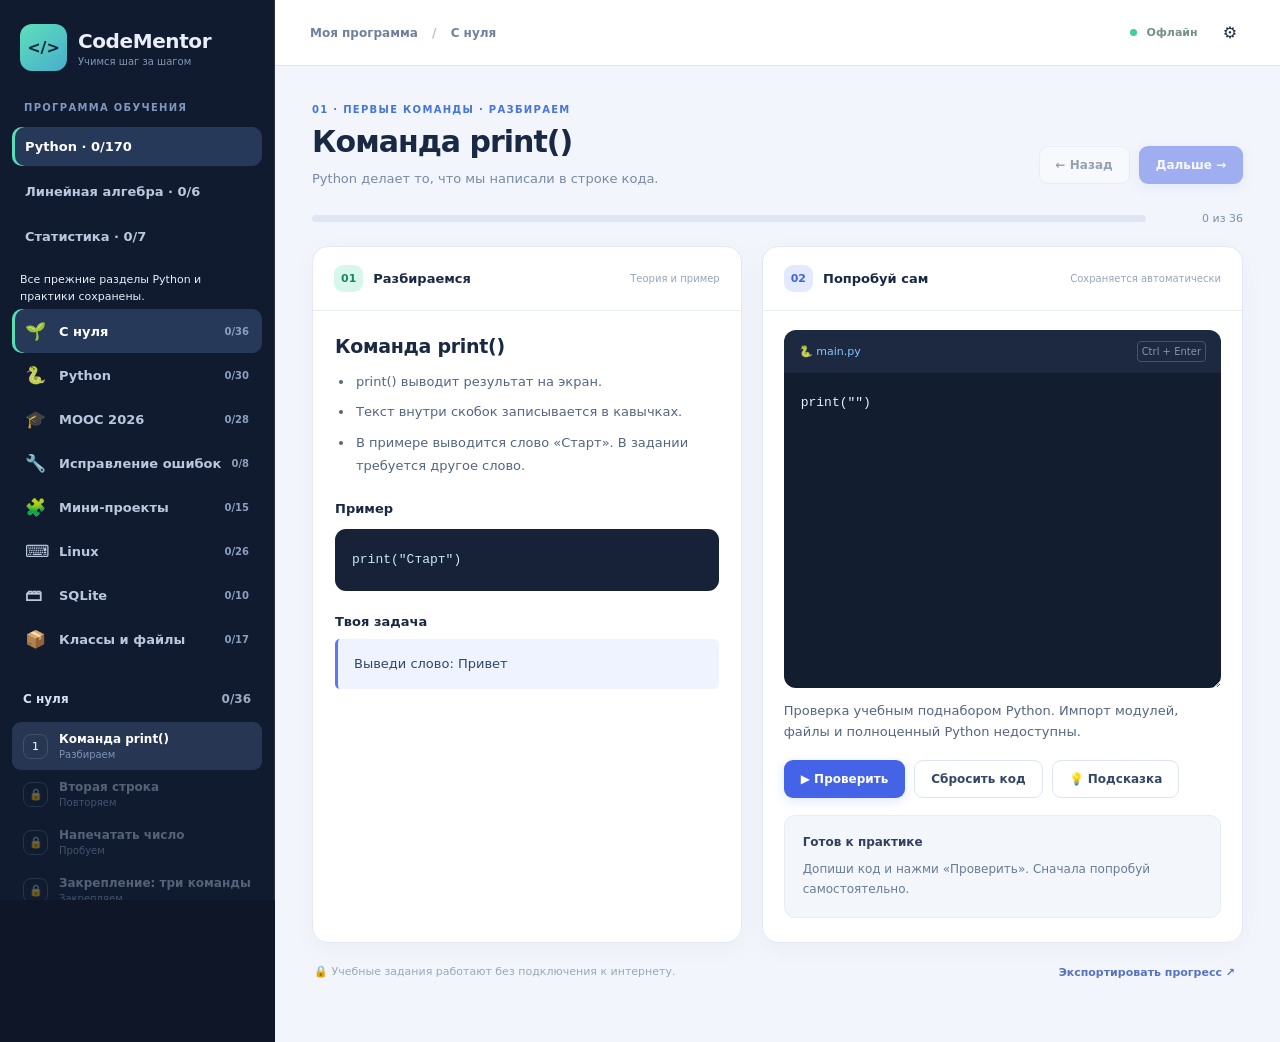
==== www/index.html @ 4e29ddea "fix: unify document scrolling and test wheel/touch reachability across screens" ====
<!doctype html><html lang="ru"><head><meta charset="utf-8"/><meta name="viewport" content="width=device-width,initial-scale=1,viewport-fit=cover,interactive-widget=resizes-content"/><meta name="theme-color" content="#101b32"/><meta name="color-scheme" content="dark"/><meta http-equiv="Content-Security-Policy" content="default-src 'self' data: blob:; connect-src 'none'; script-src 'self' 'unsafe-eval' blob:; worker-src 'self' blob:; style-src 'self' 'unsafe-inline'; img-src 'self' data: blob:; object-src 'none'; base-uri 'none'"/><title>CodeMentor · Образовательная платформа</title><link rel="manifest" href="manifest.webmanifest"><link rel="icon" href="icons/icon.svg" type="image/svg+xml"><link rel="stylesheet" href="style.css"/></head>
<body><div class="app">
 <aside class="sidebar" id="sidebar" aria-label="Учебная программа"><div class="brand"><div class="brandmark">&lt;/&gt;</div><div><strong>CodeMentor</strong><small>Учимся шаг за шагом</small></div><button id="closeNav" type="button" class="mobile-close iconbtn" aria-label="Закрыть меню">✕</button></div>
 <div class="side-section"><div class="small-label">ПРОГРАММА ОБУЧЕНИЯ</div><div id="courses" aria-label="Направления обучения"></div><div id="courseStatus" class="fine" aria-live="polite"></div><div id="tracks"></div></div>
 <div class="side-section lessons-section"><div class="side-heading"><span id="sectionName">Уроки</span><span id="sectionCount">0/0</span></div><div id="lessonList" class="lesson-list"></div></div>
 <div class="sidebar-footer"><div class="profile"><div class="profile-icon">Я</div><div><strong>Моё обучение</strong><small>Данные только на устройстве</small></div></div></div>
 </aside><div id="backdrop"></div>
 <div class="main"><header class="topbar"><div class="top-left"><button id="openNav" type="button" class="iconbtn mobile-open" aria-label="Открыть меню" aria-controls="sidebar" aria-expanded="false">☰</button><span class="breadcrumbs">Моя программа <span class="slash">/</span> <span id="crumb">С нуля</span></span></div><div class="top-right"><span class="offline-tag" title="Работает офлайн"><span class="dot"></span> Офлайн</span><button id="settingsBtn" aria-label="Настройки и резервная копия прогресса" class="iconbtn" title="Сохранение и импорт">⚙</button></div></header>
 <main class="workspace"><div class="page-title"><div><div class="eyebrow" id="eyebrow">ОБУЧЕНИЕ · ПОШАГОВО</div><h1 id="lessonTitle">Урок</h1><p id="lessonIntro"></p></div><div class="top-actions"><button id="prevBtn" class="btn ghost">← Назад</button><button id="nextBtn" class="btn primary" disabled>Дальше →</button></div></div>
 <div class="progress-row"><div class="prog-line"><div id="progressFill"></div></div><span id="progressLabel"></span></div>
 <div class="panels"><section class="panel theory"><div class="panel-header"><div><span class="step-pill">01</span><strong>Разбираемся</strong></div><span class="muted">Теория и пример</span></div><div class="theory-scroll"><h2 id="theoryHeading"></h2><ul id="theoryLines"></ul><h3>Пример</h3><pre id="exampleCode"></pre><h3>Твоя задача</h3><div class="taskbox" id="taskText"></div><div id="learningDetails"></div><div id="sourceLink"></div></div></section>
 <section class="panel practice"><div class="panel-header"><div><span class="step-pill blue">02</span><strong>Попробуй сам</strong></div><span class="muted" id="saveStatus">Сохраняется автоматически</span></div><div class="practice-wrap"><div id="mathPractice" hidden></div><div class="editor-head"><span class="editor-file">🐍 <span id="fileLabel">main.py</span></span><span class="kbd">Ctrl + Enter</span></div><textarea id="editor" maxlength="12000" spellcheck="false" autocorrect="off" autocapitalize="off" autocomplete="off" aria-label="Редактор Python"></textarea><p id="checkStatus" class="check-status" aria-live="polite"></p><div class="toolbar"><button id="runBtn" class="btn primary">▶ Проверить</button><button id="resetBtn" class="btn subtle">Сбросить код</button><button id="hintBtn" class="btn subtle">💡 Подсказка</button></div><div class="result" id="result" aria-live="polite"><div class="result-title">Проверка решения</div><p>Напиши свой код и нажми «Проверить». При ошибке ты получишь объяснение.</p></div><div class="hints" id="hints" hidden></div></div></section></div>
 <div class="footnotes"><span>🔒 Учебные задания работают без подключения к интернету.</span><button id="exportQuick" class="textbtn">Экспортировать прогресс ↗</button></div></main>
 </div></div>
 <dialog id="settingsDialog"><form method="dialog" class="modal"><div class="modal-top"><h2>Настройки и данные</h2><button class="iconbtn" id="closeSettings" aria-label="Закрыть настройки" value="cancel">✕</button></div><p>Прогресс сохраняется локально. Чтобы перенести его на другой телефон или ноутбук, экспортируй JSON и импортируй на другом устройстве.</p><div class="modal-buttons"><button type="button" id="exportBtn" class="btn primary">⬇ Экспорт прогресса</button><label class="btn subtle" for="importFile">⬆ Импорт JSON</label><input type="file" id="importFile" accept=".json,application/json" hidden></div><p class="fine">Поддерживаются резервные копии CodeMentor 1.0–1.6. Импорт объединяет данные и не удаляет ранее выполненные уроки. Перед импортом рекомендуется экспортировать текущий прогресс.</p><hr><button type="button" id="installPwa" class="btn subtle" hidden>Установить приложение</button><p class="fine" id="storageStatus"></p></form></dialog>
 <script src="lessons.js"></script><script src="math-lessons.js"></script><script src="progress.js"></script><script src="editor.js"></script><script src="learning.js"></script><script src="statistics.js"></script><script src="math-ui.js"></script><script src="viewport.js"></script><script src="app.js"></script>
 </body></html>
---- www/style.css ----
:root{--cm-safe-top:env(safe-area-inset-top,0px);--cm-safe-right:env(safe-area-inset-right,0px);--cm-safe-bottom:env(safe-area-inset-bottom,0px);--cm-safe-left:env(safe-area-inset-left,0px);font-family:Inter,system-ui,-apple-system,'Segoe UI',sans-serif;background:#0e1628;color:#e9eef9;--blue:#647df8;--panel:#18243a;--stroke:#2c3950;--muted:#9aa8c2;--light:#f3f7ff}*{box-sizing:border-box}html,body{margin:0;min-width:320px;height:100%;}button,textarea,input{font:inherit}button{cursor:pointer}button:disabled{cursor:not-allowed;opacity:.48}.app{display:flex;min-height:100vh}.sidebar{width:275px;flex:none;background:#101b30;border-right:1px solid #26354a;display:flex;flex-direction:column;position:sticky;top:0;height:100vh;z-index:20}.brand{padding:24px 20px 24px;display:flex;align-items:center;gap:11px}.brandmark{background:linear-gradient(140deg,#5ee0ba,#47adce);color:#072235;display:grid;place-items:center;font-size:16px;border-radius:12px;font-weight:900;min-width:47px;height:47px}.brand strong{font-size:20px;letter-spacing:-.4px}.brand small,.profile small{display:block;font-size:10px;color:#8597b4;margin-top:3px}.side-section{padding:7px 12px 12px}.small-label,.eyebrow{font-size:10px;font-weight:800;letter-spacing:1.3px;color:#7f97be;margin:0 12px 14px}.track{display:flex;align-items:center;gap:10px;text-align:left;border:0;background:transparent;color:#bac8df;padding:12px 13px;width:100%;border-radius:10px;font-size:13px;font-weight:650}.track:hover,.lesson-link:hover{background:#24304a}.track.active{background:#273958;color:#fff;box-shadow:inset 3px 0 0 #59dfb6}.track .trackicon{font-size:17px;width:24px}.track-count{margin-left:auto;color:#8d9fbd;font-size:10px}.lessons-section{min-height:0;display:flex;flex-direction:column;flex:1}.side-heading{display:flex;justify-content:space-between;padding:12px 11px;color:#d8e0f2;font-weight:750;font-size:12px}.side-heading span:last-child{color:#9eabc3}.lesson-list{overflow-y:auto;padding:4px 0 20px;overscroll-behavior:contain}.lesson-link{display:flex;align-items:center;gap:11px;width:100%;padding:10px 11px;border:0;background:transparent;color:#a7b6cf;border-radius:9px;text-align:left;font-size:12px}.lesson-link.active{background:#263653;color:#fff}.lesson-icon{flex:none;border:1px solid #43516b;width:25px;height:25px;border-radius:8px;display:grid;place-items:center;font-size:11px}.lesson-link.done .lesson-icon{background:#173a36;color:#56dfac;border-color:#285a4c}.lesson-link.locked{opacity:.45}.lesson-link .lesson-name{flex:1;min-width:0}.lesson-link .lesson-name strong{display:block;white-space:nowrap;overflow:hidden;text-overflow:ellipsis}.lesson-link .lesson-name small{display:block;color:#7f93b4;margin-top:3px;font-size:10px}.sidebar-footer{padding:16px;border-top:1px solid #29364c}.profile{display:flex;align-items:center;gap:10px}.profile-icon{background:#3d5280;width:32px;height:32px;border-radius:9px;display:grid;place-items:center;font-size:12px;font-weight:800}.profile strong{font-size:12px}.main{flex:1;min-width:0;background:#f2f5fb;color:#192944}.topbar{height:66px;background:#fff;border-bottom:1px solid #e0e6f0;display:flex;align-items:center;justify-content:space-between;padding:0 35px}.top-left{display:flex;align-items:center;gap:10px;min-width:0;flex:1}.breadcrumbs{font-size:12px;color:#70819d;font-weight:600}.slash{padding:0 10px;color:#b3bed1}.top-right{display:flex;align-items:center;gap:17px}.offline-tag{color:#739188;font-size:11px;font-weight:700}.dot{display:inline-block;background:#41cda0;height:7px;width:7px;border-radius:50%;margin-right:6px}.iconbtn{border:0;background:transparent;color:inherit;padding:8px;border-radius:9px}.iconbtn:hover{background:#e9eef8}.workspace{max-width:1470px;margin:0 auto;padding:38px 37px 24px}.page-title{display:flex;gap:16px;justify-content:space-between;align-items:flex-end;margin-bottom:24px}.eyebrow{color:#4775d9;margin:0 0 10px}.page-title h1{margin:0;font-size:30px;letter-spacing:-1px;line-height:1.15}.page-title p{font-size:13px;color:#7789a5;margin:9px 0 0;max-width:650px;line-height:1.5}.top-actions{display:flex;gap:9px;align-items:center;padding-bottom:4px}.btn{display:inline-flex;align-items:center;justify-content:center;gap:7px;border:1px solid transparent;padding:11px 16px;border-radius:9px;font-size:12px;font-weight:750;text-decoration:none;white-space:nowrap;transition:.12s ease}.btn.primary{background:#4563e7;color:#fff;box-shadow:0 3px 12px #4563e729}.btn.primary:hover{background:#304ccc}.btn.ghost,.btn.subtle{background:#fff;border-color:#dce4f1;color:#344666}.btn.subtle:hover,.btn.ghost:hover{background:#edf3ff}.progress-row{display:flex;align-items:center;gap:17px;margin-bottom:21px}.prog-line{height:7px;background:#dfe6f3;border-radius:10px;flex:1;overflow:hidden}.prog-line>div{width:0;height:100%;background:linear-gradient(90deg,#64cfb3,#4b6fe8);border-radius:10px;transition:width .2s}.progress-row span{font-size:11px;color:#7890ac;min-width:80px;text-align:right}.panels{display:grid;grid-template-columns:minmax(0,1fr) minmax(0,1.12fr);gap:20px;align-items:stretch}.panel{background:#fff;border:1px solid #e3e9f3;border-radius:16px;box-shadow:0 6px 26px #23355909;min-width:0;overflow:hidden}.panel-header{border-bottom:1px solid #e8edf5;padding:18px 21px;display:flex;justify-content:space-between;align-items:center;gap:10px}.panel-header>div{display:flex;align-items:center;gap:10px}.panel-header strong{font-size:13px}.muted{color:#95a5be;font-size:10px}.step-pill{font-size:11px;font-weight:850;color:#168768;background:#d7f7eb;padding:7px;border-radius:9px}.step-pill.blue{color:#4263da;background:#e3eaff}.theory-scroll{padding:22px;max-height:655px;overflow-y:auto;overscroll-behavior:contain}.theory h2{font-size:19px;margin:2px 0 13px;letter-spacing:-.3px}.theory h3{font-size:13px;margin:23px 0 10px}.theory ul{padding-left:19px;color:#536580;font-size:13px;line-height:1.8}.theory li{padding-left:2px;margin-bottom:7px}.theory pre{background:#172238;color:#c8e7f3;padding:20px 17px;overflow:auto;border-radius:11px;font:13px/1.75 ui-monospace,SFMono-Regular,Consolas,monospace}.taskbox{background:#eef3ff;border-left:3px solid #5978f2;padding:14px 16px;border-radius:5px;color:#304669;font-size:13px;line-height:1.7}.practice-wrap{padding:19px 21px 24px}.editor-head{background:#1c2940;color:#a2b8d7;border-radius:12px 12px 0 0;padding:11px 15px;display:flex;justify-content:space-between;align-items:center;font-size:11px}.editor-file{color:#85c8fa}.kbd{font-size:10px;color:#8295b4;border:1px solid #45536a;border-radius:4px;padding:4px}#editor{display:block;width:100%;height:315px;resize:vertical;background:#121d30;color:#e5f0ff;border:0;outline:0;padding:19px 17px;border-radius:0 0 12px 12px;font:13px/1.65 ui-monospace,Consolas,'Liberation Mono',monospace;tab-size:4}#editor:focus{box-shadow:inset 0 0 0 2px #687cf0}.toolbar{display:flex;flex-wrap:wrap;gap:9px;margin:17px 0}.result{padding:17px 18px;border-radius:11px;background:#f3f6fa;color:#687b96;font-size:12px;line-height:1.65;white-space:pre-wrap;border:1px solid #e8edf4}.result p{margin:8px 0 0}.result-title{font-weight:800;color:#31415d}.result.success{background:#eaf8ef;border-color:#c7ecd7;color:#255942}.result.error{background:#fff2ee;border-color:#ffddd4;color:#9b3f30}.hints{background:#fff8e6;border:1px solid #f0dfac;padding:13px 15px;border-radius:9px;font-size:12px;color:#796433;margin:11px 0}.footnotes{display:flex;justify-content:space-between;gap:15px;color:#9aa7ba;font-size:11px;padding:22px 2px}.textbtn{background:none;border:0;color:#5572c1;font-size:11px;font-weight:700}.mobile-close,.mobile-open{display:none}dialog{width:min(510px,calc(100% - 30px));border:1px solid #e5eaf3;border-radius:16px;box-shadow:0 28px 100px #0007;color:#233654;padding:0}dialog::backdrop{background:#0a152cbb}.modal{padding:24px}.modal-top{display:flex;align-items:center;justify-content:space-between}.modal h2{margin:0;font-size:20px}.modal p{font-size:13px;line-height:1.6;color:#61728f}.modal-buttons{display:flex;gap:10px;flex-wrap:wrap;margin:20px 0}.fine{font-size:11px!important}#backdrop{display:none}
@media(max-width:1100px){.sidebar{width:240px}.workspace{padding:30px 23px}.panels{gap:12px}.theory-scroll,.practice-wrap{padding:16px}.panel-header{padding:16px}.page-title h1{font-size:26px}}
@media(max-width:840px), (max-width:1024px) and (max-height:500px){.sidebar{position:fixed;left:0;transform:translateX(-100%);transition:transform .2s;width:min(310px,85vw);box-shadow:15px 0 35px #0002}.sidebar.show{transform:translateX(0)}#backdrop.show{display:block;background:#050e22aa;position:fixed;inset:0;z-index:19}.mobile-open,.mobile-close{display:block}.mobile-close{margin-left:auto}.topbar{padding:0 20px}.workspace{padding:25px 17px}.panels{grid-template-columns:1fr}.theory-scroll{max-height:none}.page-title{align-items:start}.footnotes{flex-wrap:wrap}.page-title h1{font-size:25px}}
@media(max-width:540px){.topbar{height:57px;padding:0 14px}.workspace{padding:23px 12px}.page-title{display:block}.top-actions{margin-top:17px}.page-title h1{font-size:25px}.progress-row{margin-top:5px}.panel-header{padding:14px}.muted{font-size:9px}.theory-scroll,.practice-wrap{padding:15px}.theory h2{font-size:17px}#editor{height:235px}.footnotes{font-size:10px}.kbd{display:none}.btn{min-height:42px}.toolbar .btn{flex:1 1 auto}}

.check-status{font-size:13px;line-height:1.6;color:#536580;overflow-wrap:anywhere}

/* The navigation must remain scrollable with a short viewport or open keyboard. */
.sidebar{height:100vh;height:100dvh;overflow-y:auto}
.sidebar .side-section{flex-shrink:0}
.sidebar .lessons-section{flex:1 0 180px}
.lesson-list{min-height:0}
.theory-scroll{max-height:none}
#learningDetails p{font-size:14px;line-height:1.7;color:#536580;white-space:pre-line}
button:focus-visible,a:focus-visible,input:focus-visible{outline:3px solid #647df8;outline-offset:3px}
/* Native Android removes system overlap in the parent of WebView and forwards
   zeroed insets. These env() values are then zero. PWA uses them directly. */
@media(max-width:840px), (max-width:1024px) and (max-height:500px){
 .btn,.iconbtn{min-height:48px;min-width:48px}
 #editor{font-size:16px;line-height:1.6}
 .topbar{position:sticky;top:0;z-index:18;height:auto;min-height:calc(78px + var(--cm-safe-top));gap:10px;flex-wrap:nowrap;padding:calc(12px + var(--cm-safe-top)) calc(12px + var(--cm-safe-right)) 12px calc(12px + var(--cm-safe-left))}
 .top-left{gap:10px;min-width:0}
 .breadcrumbs{display:block;min-width:0;overflow:hidden;text-overflow:ellipsis;white-space:nowrap}
 .top-right{gap:8px;flex-shrink:0}
 .mobile-open,.mobile-close{display:grid;place-items:center;width:54px;height:54px;min-width:54px;min-height:54px;flex:0 0 54px;padding:0;font-size:26px;font-weight:700;line-height:1;touch-action:manipulation;border-radius:12px}
 .mobile-open{color:#233f9c;background:#e8edff;border:1px solid #b8c7fa;box-shadow:0 2px 6px #233f9c18}
 .mobile-open:hover{background:#dce5ff}
 .mobile-close{color:#fff;background:#263653;border:1px solid #536585;margin-left:auto}
 .mobile-close:hover{background:#364c70}
 .sidebar{top:var(--cm-safe-top);left:var(--cm-safe-left);height:calc(100vh - var(--cm-safe-top) - var(--cm-safe-bottom));height:calc(100dvh - var(--cm-safe-top) - var(--cm-safe-bottom));width:min(340px,calc(100vw - var(--cm-safe-left) - var(--cm-safe-right) - 24px));overscroll-behavior:contain}
 .sidebar .brand{position:sticky;top:0;z-index:1;flex-shrink:0;gap:8px;padding:12px;background:#101b30}
 .sidebar .brandmark{min-width:40px;height:40px;border-radius:10px}
 .sidebar .brand>div:nth-child(2){flex:1;min-width:0}
 .sidebar .brand strong{font-size:18px}
 .workspace{padding-left:calc(17px + var(--cm-safe-left));padding-right:calc(17px + var(--cm-safe-right));padding-bottom:calc(24px + var(--cm-safe-bottom))}
 html.nav-open,html.nav-open body{overflow:hidden}
}
@media(max-width:540px){
 .offline-tag{font-size:0}
 .offline-tag .dot{width:8px;height:8px;margin:0}
 .workspace{padding-left:calc(12px + var(--cm-safe-left));padding-right:calc(12px + var(--cm-safe-right))}
}

/* Course selection respects the existing responsive navigation. */
[hidden]{display:none!important}#courses{display:grid;gap:6px;margin-bottom:12px}#courseStatus{padding:4px 8px;line-height:1.5}

#mathPractice{min-width:0;max-width:100%}#mathPractice input{font:inherit;width:5rem;min-height:44px;padding:8px;color:inherit;background:transparent;border:1px solid #7790b2;border-radius:6px}#mathPractice label{display:inline-block;margin:6px}#mathPractice select{font:inherit;min-height:44px}.matrix-scroll{max-width:100%;overflow:auto}.matrix-table{border-spacing:4px;width:max-content}.matrix-table caption{text-align:left}.matrix-highlight{background:#38688955}.matrix-table td{padding:3px}.matrix-table input{text-align:center}.practice-wrap{min-width:0}

#mathPractice details{margin-top:24px;padding-top:16px;border-top:1px solid #7790b2}#mathPractice summary{cursor:pointer;min-height:44px}#mathPractice textarea{display:block;max-width:100%;width:100%;font:inherit;color:inherit;background:transparent;padding:12px}#mathPractice input[type=range]{width:100%}.histogram-row{margin:10px 0}.histogram-bar{height:20px;background:#608de8;min-width:0;border-radius:3px}.histogram-row span{font-size:14px}

/* One vertical document scroller; only code, wide data and the menu scroll inside. */
html{height:auto;min-height:100%;scroll-padding-block:100px 24px}
body{height:auto;min-height:100vh;min-height:100dvh}
.app{min-height:100vh;min-height:100dvh;align-items:flex-start}
.main{align-self:stretch}
.panel{overflow:visible}
.theory-scroll{max-height:none;overflow:visible;overscroll-behavior:auto;min-width:0}
.theory pre{max-width:100%;overflow-x:auto;overscroll-behavior-x:contain;overscroll-behavior-y:auto}
.sidebar{overflow-y:auto;overflow-x:hidden;overscroll-behavior-y:contain}
.sidebar .lessons-section{flex:0 0 auto;min-height:0}
.lesson-list{overflow:visible;flex:none;overscroll-behavior:auto}
.sidebar-footer{flex-shrink:0}
#editor{overflow:auto;overscroll-behavior-y:auto;scroll-padding-block:12px}
.matrix-scroll{overflow-x:auto;overflow-y:visible;overscroll-behavior-x:contain;overscroll-behavior-y:auto}
.result,.hints,.taskbox,#mathPractice,.page-title h1,#learningDetails{overflow-wrap:anywhere}
.hints{white-space:pre-wrap}
button,input,select,textarea,summary{scroll-margin-block:110px 24px}
.btn{max-width:100%;white-space:normal;text-align:center}
.workspace{padding-bottom:calc(40px + var(--cm-safe-bottom))}
dialog{max-height:calc(100vh - 24px - var(--cm-safe-top) - var(--cm-safe-bottom));max-height:calc(100dvh - 24px - var(--cm-safe-top) - var(--cm-safe-bottom));overflow:auto;overscroll-behavior:contain;scroll-padding-block:16px}
.modal{min-width:0}.modal-top{gap:12px}.modal-top h2{overflow-wrap:anywhere}
@media(max-height:400px){.topbar{position:relative}}
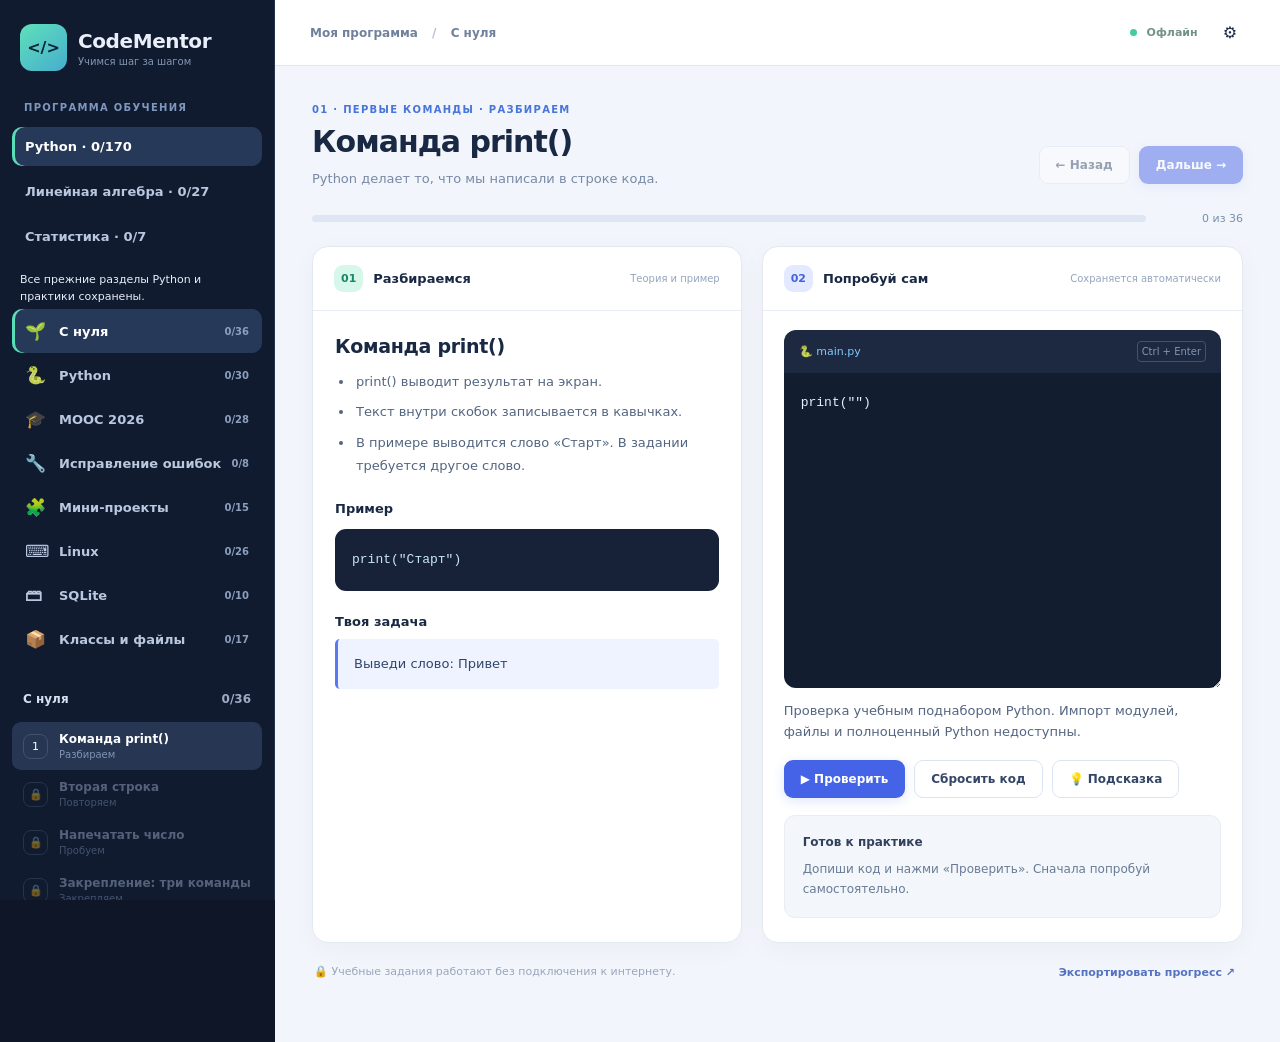
==== commit 9ced4f46: "feat: complete B2 interactive algebra modules with verified Android APK" ====
--- a/www/index.html
+++ b/www/index.html
@@ -13,5 +13,5 @@
  <div class="footnotes"><span>🔒 Учебные задания работают без подключения к интернету.</span><button id="exportQuick" class="textbtn">Экспортировать прогресс ↗</button></div></main>
  </div></div>
  <dialog id="settingsDialog"><form method="dialog" class="modal"><div class="modal-top"><h2>Настройки и данные</h2><button class="iconbtn" id="closeSettings" aria-label="Закрыть настройки" value="cancel">✕</button></div><p>Прогресс сохраняется локально. Чтобы перенести его на другой телефон или ноутбук, экспортируй JSON и импортируй на другом устройстве.</p><div class="modal-buttons"><button type="button" id="exportBtn" class="btn primary">⬇ Экспорт прогресса</button><label class="btn subtle" for="importFile">⬆ Импорт JSON</label><input type="file" id="importFile" accept=".json,application/json" hidden></div><p class="fine">Поддерживаются резервные копии CodeMentor 1.0–1.6. Импорт объединяет данные и не удаляет ранее выполненные уроки. Перед импортом рекомендуется экспортировать текущий прогресс.</p><hr><button type="button" id="installPwa" class="btn subtle" hidden>Установить приложение</button><p class="fine" id="storageStatus"></p></form></dialog>
- <script src="lessons.js"></script><script src="math-lessons.js"></script><script src="progress.js"></script><script src="editor.js"></script><script src="learning.js"></script><script src="statistics.js"></script><script src="math-ui.js"></script><script src="viewport.js"></script><script src="app.js"></script>
+ <script src="lessons.js"></script><script src="math-lessons.js"></script><script src="progress.js"></script><script src="editor.js"></script><script src="algebra.js"></script><script src="algebra-ui.js"></script><script src="learning.js"></script><script src="statistics.js"></script><script src="math-ui.js"></script><script src="viewport.js"></script><script src="app.js"></script>
  </body></html>
--- a/www/style.css
+++ b/www/style.css
@@ -70,3 +70,7 @@
 dialog{max-height:calc(100vh - 24px - var(--cm-safe-top) - var(--cm-safe-bottom));max-height:calc(100dvh - 24px - var(--cm-safe-top) - var(--cm-safe-bottom));overflow:auto;overscroll-behavior:contain;scroll-padding-block:16px}
 .modal{min-width:0}.modal-top{gap:12px}.modal-top h2{overflow-wrap:anywhere}
 @media(max-height:400px){.topbar{position:relative}}
+
+.module-heading{font-size:13px;padding:12px 8px;color:#bccded}.algebra-demo{margin-block:14px}.algebra-demo summary{min-height:44px;cursor:pointer}.matrix-table td:not(:has(input)){padding:12px;min-width:52px;text-align:center;border:1px solid #91a5c0}.algebra-demo .matrix-scroll{margin-block:10px}
+
+.pivot-cell{outline:2px solid #168768;outline-offset:-3px;font-weight:800}
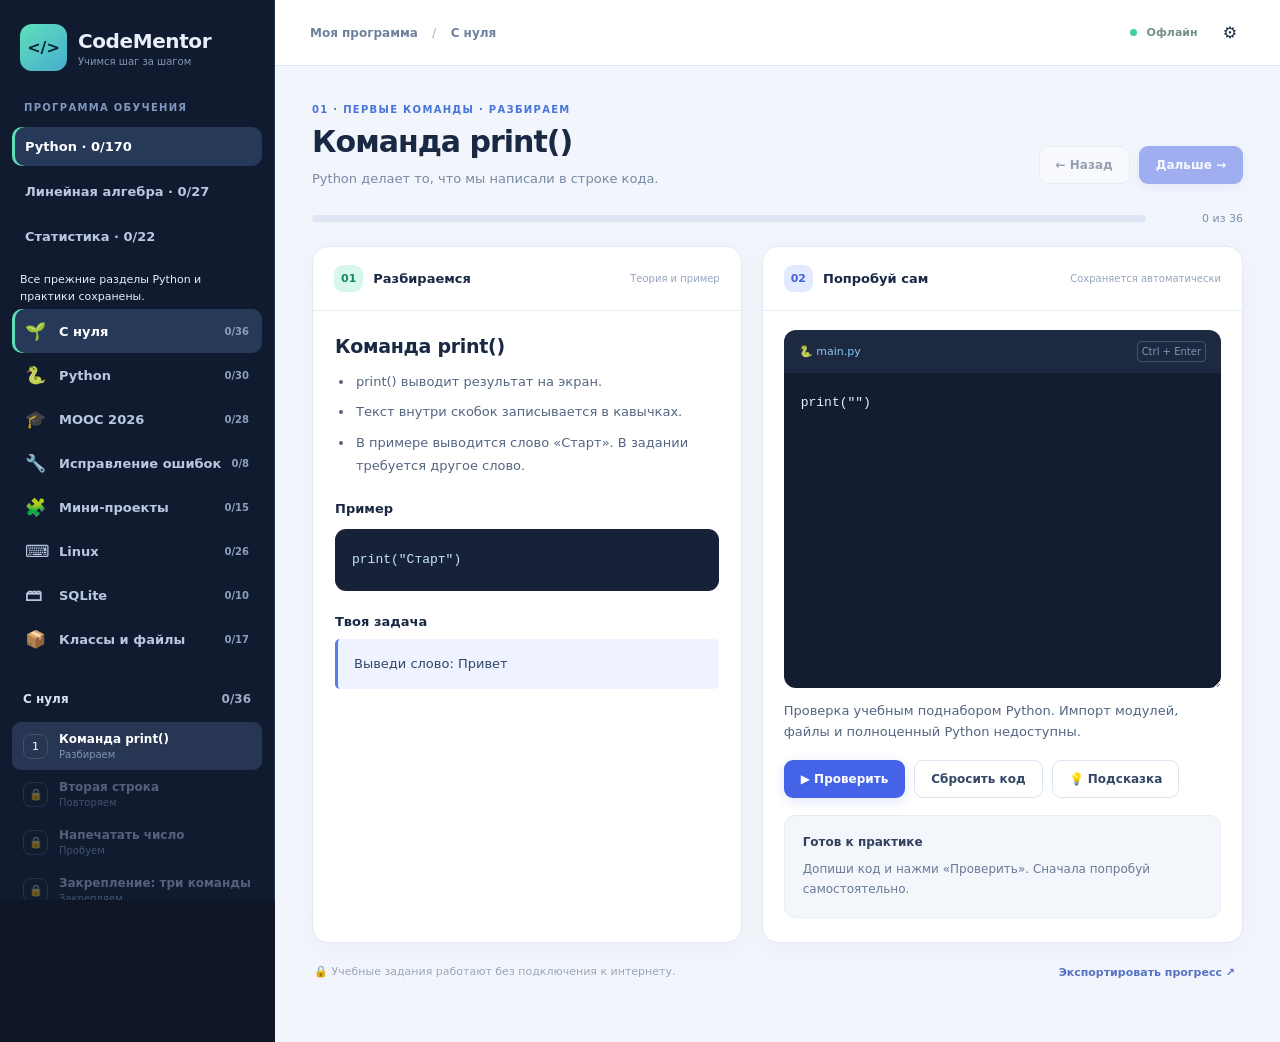
==== commit 4633a038: "feat: add C2 probability and inference modules with interactive local plots" ====
--- a/www/index.html
+++ b/www/index.html
@@ -13,5 +13,5 @@
  <div class="footnotes"><span>🔒 Учебные задания работают без подключения к интернету.</span><button id="exportQuick" class="textbtn">Экспортировать прогресс ↗</button></div></main>
  </div></div>
  <dialog id="settingsDialog"><form method="dialog" class="modal"><div class="modal-top"><h2>Настройки и данные</h2><button class="iconbtn" id="closeSettings" aria-label="Закрыть настройки" value="cancel">✕</button></div><p>Прогресс сохраняется локально. Чтобы перенести его на другой телефон или ноутбук, экспортируй JSON и импортируй на другом устройстве.</p><div class="modal-buttons"><button type="button" id="exportBtn" class="btn primary">⬇ Экспорт прогресса</button><label class="btn subtle" for="importFile">⬆ Импорт JSON</label><input type="file" id="importFile" accept=".json,application/json" hidden></div><p class="fine">Поддерживаются резервные копии CodeMentor 1.0–1.6. Импорт объединяет данные и не удаляет ранее выполненные уроки. Перед импортом рекомендуется экспортировать текущий прогресс.</p><hr><button type="button" id="installPwa" class="btn subtle" hidden>Установить приложение</button><p class="fine" id="storageStatus"></p></form></dialog>
- <script src="lessons.js"></script><script src="math-lessons.js"></script><script src="progress.js"></script><script src="editor.js"></script><script src="algebra.js"></script><script src="algebra-ui.js"></script><script src="learning.js"></script><script src="statistics.js"></script><script src="math-ui.js"></script><script src="viewport.js"></script><script src="app.js"></script>
+ <script src="lessons.js"></script><script src="math-lessons.js"></script><script src="progress.js"></script><script src="editor.js"></script><script src="algebra.js"></script><script src="algebra-ui.js"></script><script src="learning.js"></script><script src="statistics-advanced.js"></script><script src="statistics.js"></script><script src="math-ui.js"></script><script src="viewport.js"></script><script src="app.js"></script>
  </body></html>
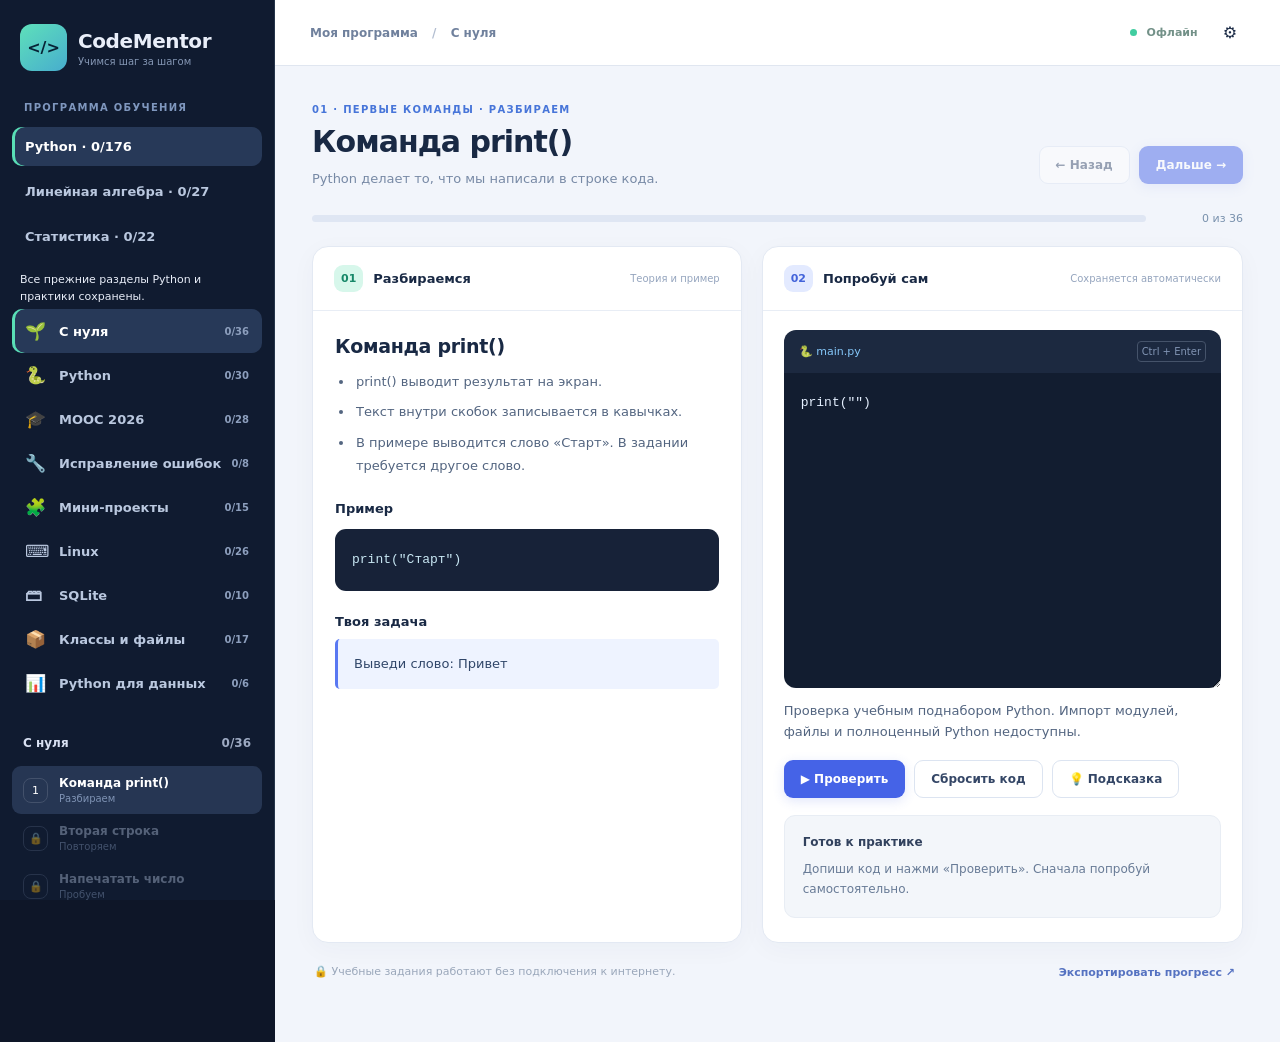
==== commit a50a4af4: "ui: load structured teaching feedback before application" ====
--- a/www/index.html
+++ b/www/index.html
@@ -13,5 +13,5 @@
  <div class="footnotes"><span>🔒 Учебные задания работают без подключения к интернету.</span><button id="exportQuick" class="textbtn">Экспортировать прогресс ↗</button></div></main>
  </div></div>
  <dialog id="settingsDialog"><form method="dialog" class="modal"><div class="modal-top"><h2>Настройки и данные</h2><button class="iconbtn" id="closeSettings" aria-label="Закрыть настройки" value="cancel">✕</button></div><p>Прогресс сохраняется локально. Чтобы перенести его на другой телефон или ноутбук, экспортируй JSON и импортируй на другом устройстве.</p><div class="modal-buttons"><button type="button" id="exportBtn" class="btn primary">⬇ Экспорт прогресса</button><label class="btn subtle" for="importFile">⬆ Импорт JSON</label><input type="file" id="importFile" accept=".json,application/json" hidden></div><p class="fine">Поддерживаются резервные копии CodeMentor 1.0–1.6. Импорт объединяет данные и не удаляет ранее выполненные уроки. Перед импортом рекомендуется экспортировать текущий прогресс.</p><hr><button type="button" id="installPwa" class="btn subtle" hidden>Установить приложение</button><p class="fine" id="storageStatus"></p></form></dialog>
- <script src="lessons.js"></script><script src="math-lessons.js"></script><script src="progress.js"></script><script src="editor.js"></script><script src="algebra.js"></script><script src="algebra-ui.js"></script><script src="learning.js"></script><script src="statistics-advanced.js"></script><script src="statistics.js"></script><script src="math-ui.js"></script><script src="viewport.js"></script><script src="app.js"></script>
+ <script src="lessons.js"></script><script src="math-lessons.js"></script><script src="progress.js"></script><script src="editor.js"></script><script src="algebra.js"></script><script src="algebra-ui.js"></script><script src="learning.js"></script><script src="statistics-advanced.js"></script><script src="statistics.js"></script><script src="math-ui.js"></script><script src="viewport.js"></script><script src="coach.js"></script><script src="app.js"></script>
  </body></html>
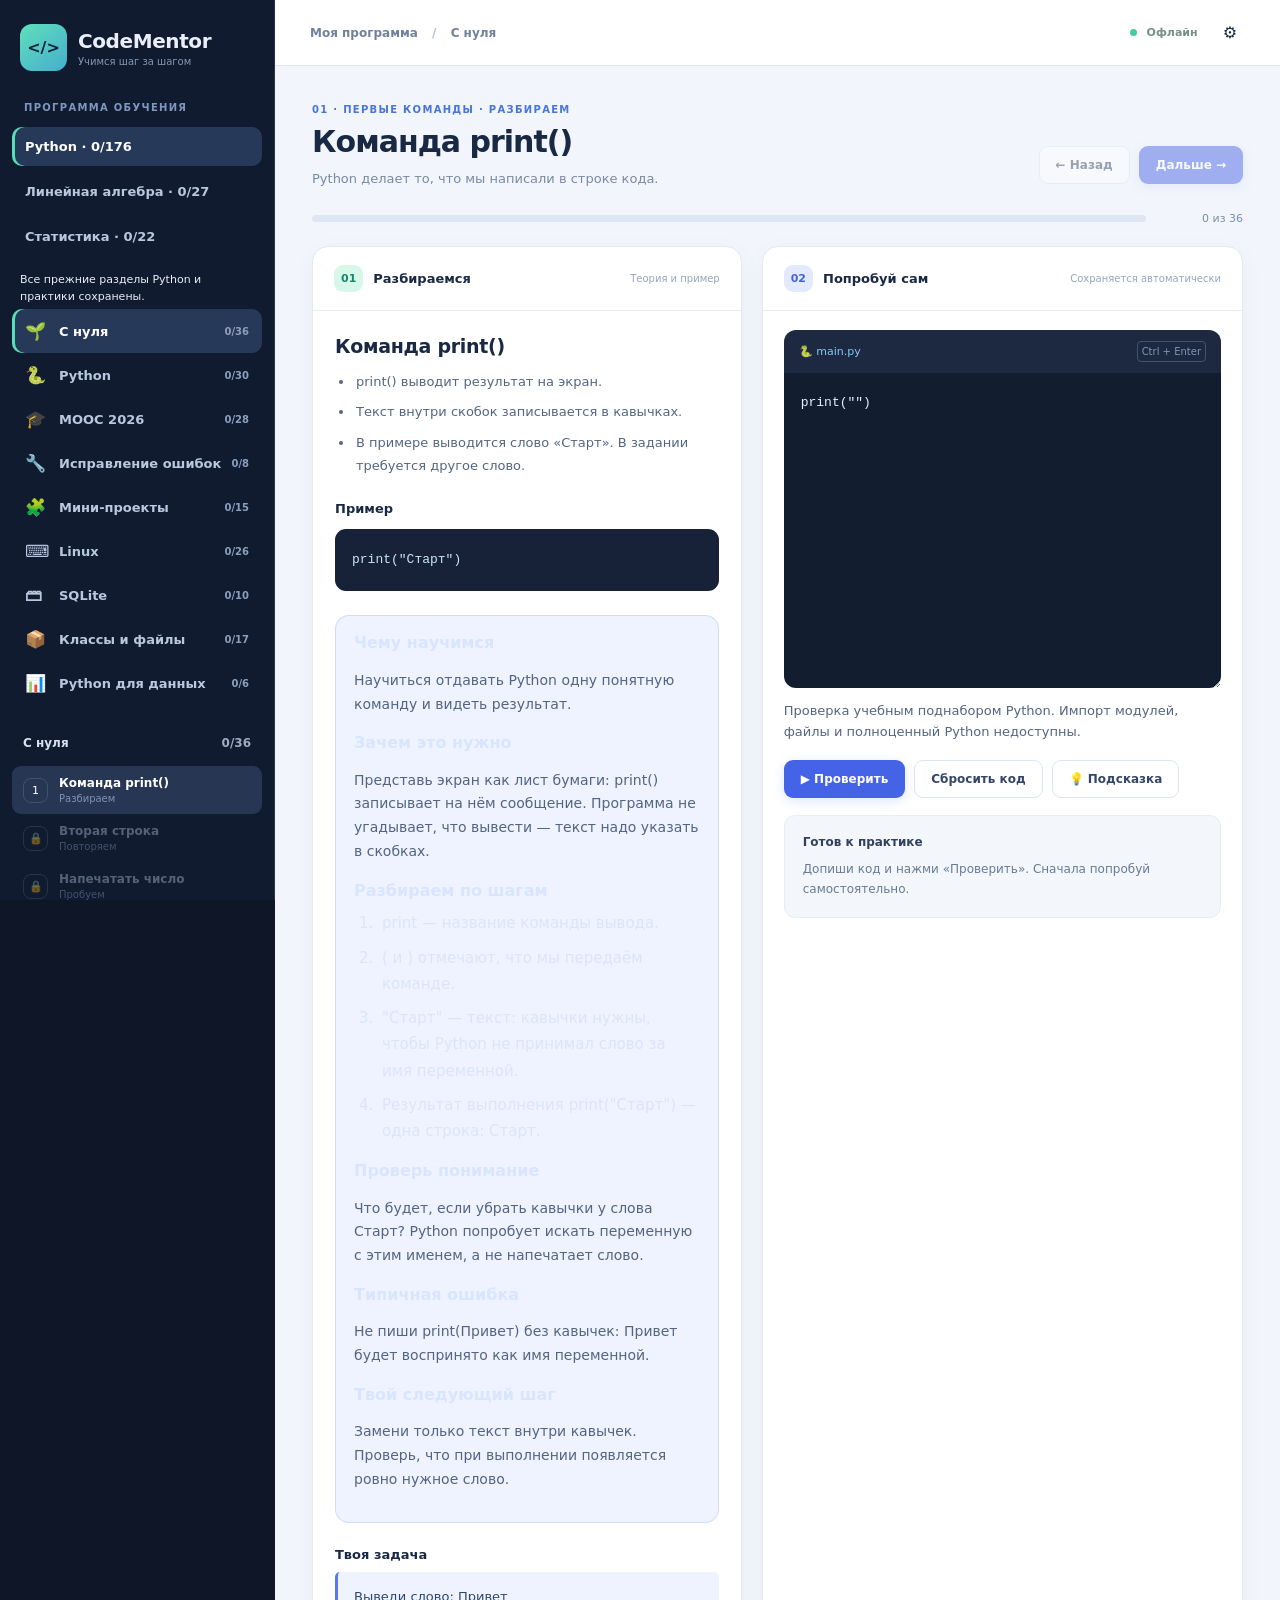
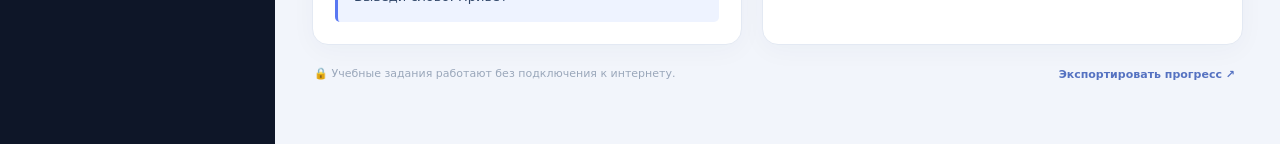
==== commit 912382aa: "ui: show worked explanations before asking for an answer" ====
--- a/www/index.html
+++ b/www/index.html
@@ -8,7 +8,7 @@
  <div class="main"><header class="topbar"><div class="top-left"><button id="openNav" type="button" class="iconbtn mobile-open" aria-label="Открыть меню" aria-controls="sidebar" aria-expanded="false">☰</button><span class="breadcrumbs">Моя программа <span class="slash">/</span> <span id="crumb">С нуля</span></span></div><div class="top-right"><span class="offline-tag" title="Работает офлайн"><span class="dot"></span> Офлайн</span><button id="settingsBtn" aria-label="Настройки и резервная копия прогресса" class="iconbtn" title="Сохранение и импорт">⚙</button></div></header>
  <main class="workspace"><div class="page-title"><div><div class="eyebrow" id="eyebrow">ОБУЧЕНИЕ · ПОШАГОВО</div><h1 id="lessonTitle">Урок</h1><p id="lessonIntro"></p></div><div class="top-actions"><button id="prevBtn" class="btn ghost">← Назад</button><button id="nextBtn" class="btn primary" disabled>Дальше →</button></div></div>
  <div class="progress-row"><div class="prog-line"><div id="progressFill"></div></div><span id="progressLabel"></span></div>
- <div class="panels"><section class="panel theory"><div class="panel-header"><div><span class="step-pill">01</span><strong>Разбираемся</strong></div><span class="muted">Теория и пример</span></div><div class="theory-scroll"><h2 id="theoryHeading"></h2><ul id="theoryLines"></ul><h3>Пример</h3><pre id="exampleCode"></pre><h3>Твоя задача</h3><div class="taskbox" id="taskText"></div><div id="learningDetails"></div><div id="sourceLink"></div></div></section>
+ <div class="panels"><section class="panel theory"><div class="panel-header"><div><span class="step-pill">01</span><strong>Разбираемся</strong></div><span class="muted">Теория и пример</span></div><div class="theory-scroll"><h2 id="theoryHeading"></h2><ul id="theoryLines"></ul><h3>Пример</h3><pre id="exampleCode"></pre><div id="learningDetails"></div><h3>Твоя задача</h3><div class="taskbox" id="taskText"></div><div id="sourceLink"></div></div></section>
  <section class="panel practice"><div class="panel-header"><div><span class="step-pill blue">02</span><strong>Попробуй сам</strong></div><span class="muted" id="saveStatus">Сохраняется автоматически</span></div><div class="practice-wrap"><div id="mathPractice" hidden></div><div class="editor-head"><span class="editor-file">🐍 <span id="fileLabel">main.py</span></span><span class="kbd">Ctrl + Enter</span></div><textarea id="editor" maxlength="12000" spellcheck="false" autocorrect="off" autocapitalize="off" autocomplete="off" aria-label="Редактор Python"></textarea><p id="checkStatus" class="check-status" aria-live="polite"></p><div class="toolbar"><button id="runBtn" class="btn primary">▶ Проверить</button><button id="resetBtn" class="btn subtle">Сбросить код</button><button id="hintBtn" class="btn subtle">💡 Подсказка</button></div><div class="result" id="result" aria-live="polite"><div class="result-title">Проверка решения</div><p>Напиши свой код и нажми «Проверить». При ошибке ты получишь объяснение.</p></div><div class="hints" id="hints" hidden></div></div></section></div>
  <div class="footnotes"><span>🔒 Учебные задания работают без подключения к интернету.</span><button id="exportQuick" class="textbtn">Экспортировать прогресс ↗</button></div></main>
  </div></div>
--- a/www/style.css
+++ b/www/style.css
@@ -74,3 +74,13 @@
 .module-heading{font-size:13px;padding:12px 8px;color:#bccded}.algebra-demo{margin-block:14px}.algebra-demo summary{min-height:44px;cursor:pointer}.matrix-table td:not(:has(input)){padding:12px;min-width:52px;text-align:center;border:1px solid #91a5c0}.algebra-demo .matrix-scroll{margin-block:10px}
 
 .pivot-cell{outline:2px solid #168768;outline-offset:-3px;font-weight:800}
+
+/* Readable guided lessons and error messages on desktop and small Android screens. */
+.coach-guide{margin:24px 0;padding:16px 18px;background:rgba(101,125,248,.10);border:1px solid rgba(142,166,246,.30);border-radius:14px}
+.coach-guide h3{font-size:1rem;line-height:1.4;margin:16px 0 7px;color:#d8e5ff}
+.coach-guide h3:first-child{margin-top:0}
+.coach-guide p,.coach-guide li{font-size:15px;line-height:1.75;color:#dbe5f7;overflow-wrap:anywhere}
+.coach-guide ol{padding-left:24px;margin:8px 0 14px}
+.coach-guide li{padding-left:4px;margin:8px 0}
+.result p{white-space:pre-line;line-height:1.65}
+@media(max-width:540px){.coach-guide{padding:14px 12px;margin:18px 0}.coach-guide p,.coach-guide li{font-size:15px;line-height:1.7}}
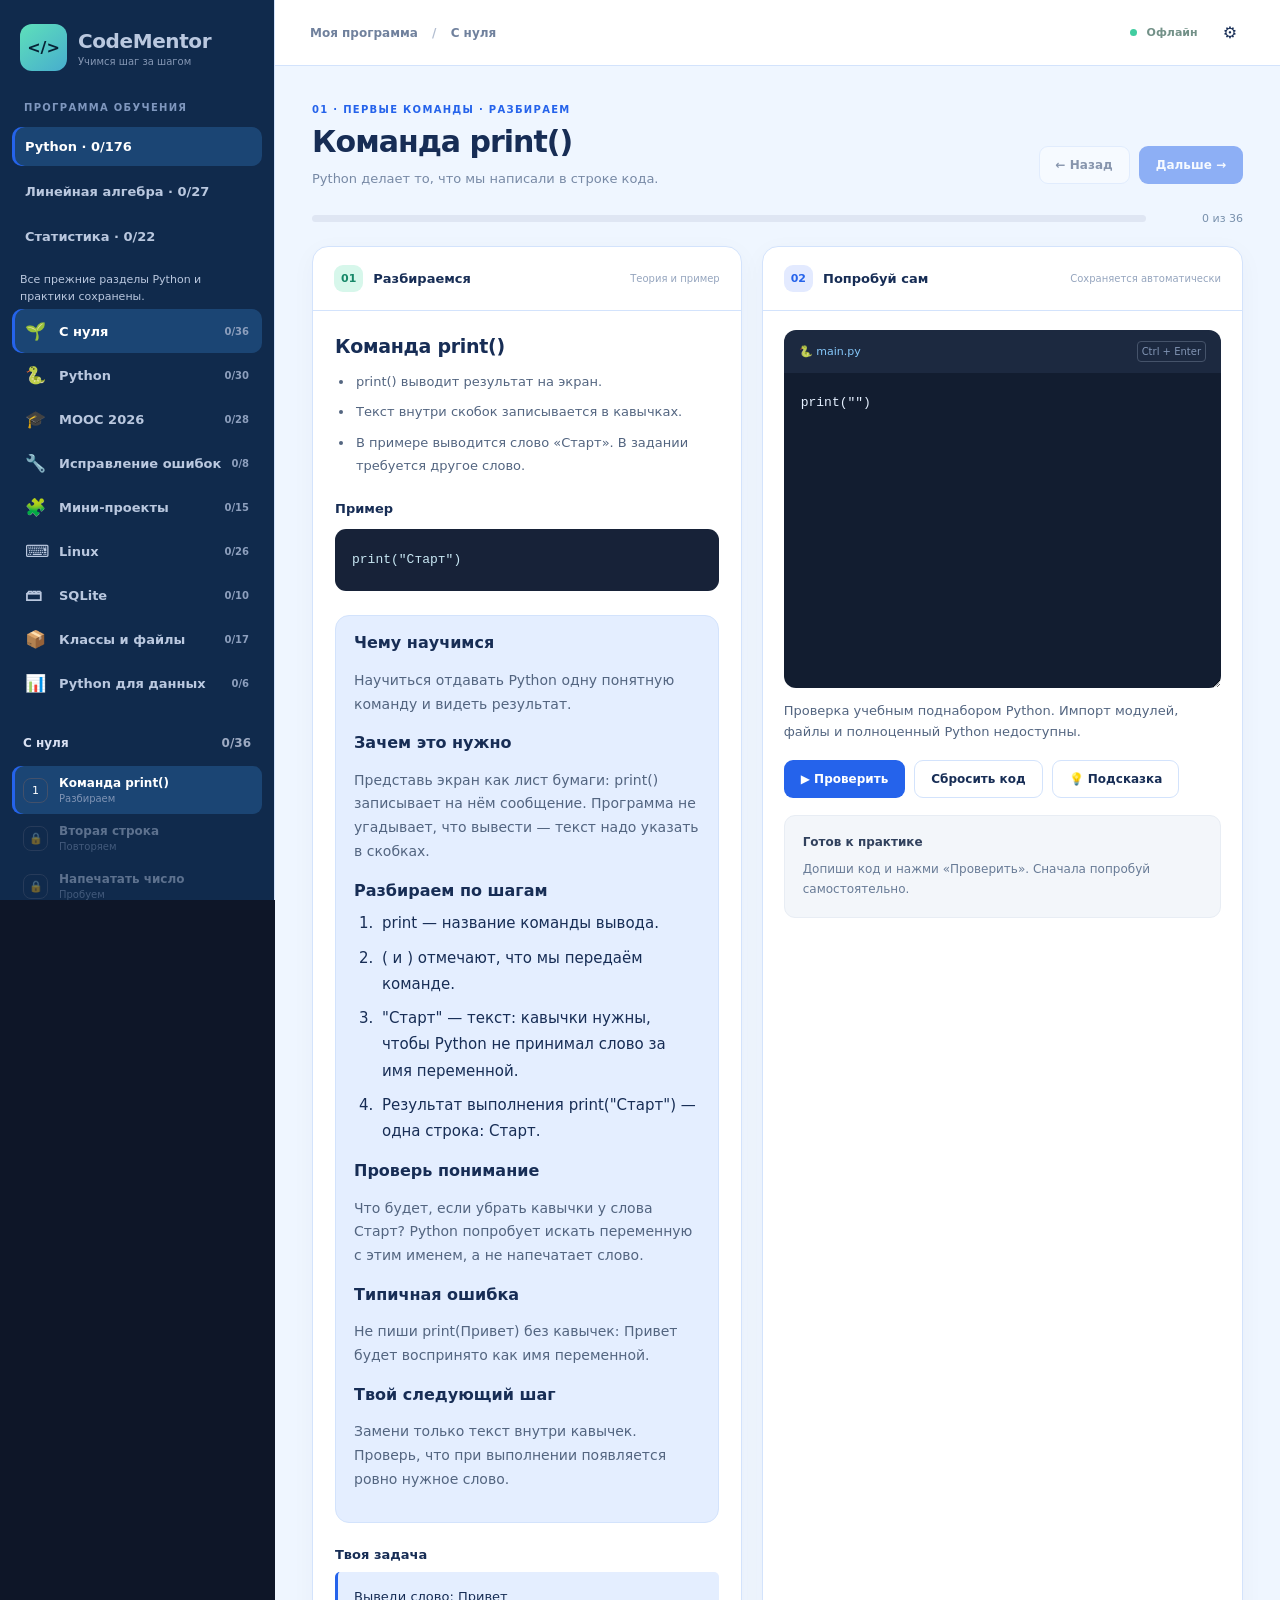
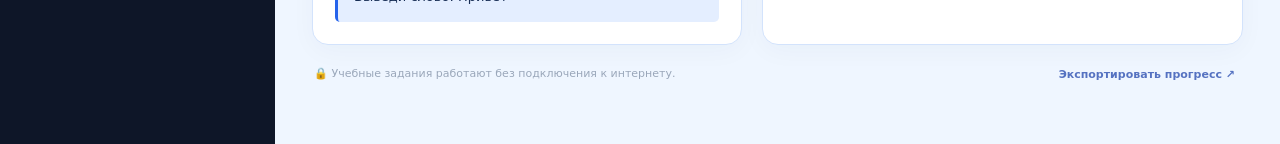
==== commit a94a9855: "ui: expose blue/red/green/purple/amber/night choices in settings" ====
--- a/www/index.html
+++ b/www/index.html
@@ -1,4 +1,4 @@
-<!doctype html><html lang="ru"><head><meta charset="utf-8"/><meta name="viewport" content="width=device-width,initial-scale=1,viewport-fit=cover,interactive-widget=resizes-content"/><meta name="theme-color" content="#101b32"/><meta name="color-scheme" content="dark"/><meta http-equiv="Content-Security-Policy" content="default-src 'self' data: blob:; connect-src 'none'; script-src 'self' 'unsafe-eval' blob:; worker-src 'self' blob:; style-src 'self' 'unsafe-inline'; img-src 'self' data: blob:; object-src 'none'; base-uri 'none'"/><title>CodeMentor · Образовательная платформа</title><link rel="manifest" href="manifest.webmanifest"><link rel="icon" href="icons/icon.svg" type="image/svg+xml"><link rel="stylesheet" href="style.css"/></head>
+<!doctype html><html lang="ru"><head><meta charset="utf-8"/><meta name="viewport" content="width=device-width,initial-scale=1,viewport-fit=cover,interactive-widget=resizes-content"/><meta name="theme-color" content="#101b32"/><meta name="color-scheme" content="dark"/><meta http-equiv="Content-Security-Policy" content="default-src 'self' data: blob:; connect-src 'none'; script-src 'self' 'unsafe-eval' blob:; worker-src 'self' blob:; style-src 'self' 'unsafe-inline'; img-src 'self' data: blob:; object-src 'none'; base-uri 'none'"/><title>CodeMentor · Образовательная платформа</title><link rel="manifest" href="manifest.webmanifest"><link rel="icon" href="icons/icon.svg" type="image/svg+xml"><link rel="stylesheet" href="style.css"/><link rel="stylesheet" href="themes.css"/></head>
 <body><div class="app">
  <aside class="sidebar" id="sidebar" aria-label="Учебная программа"><div class="brand"><div class="brandmark">&lt;/&gt;</div><div><strong>CodeMentor</strong><small>Учимся шаг за шагом</small></div><button id="closeNav" type="button" class="mobile-close iconbtn" aria-label="Закрыть меню">✕</button></div>
  <div class="side-section"><div class="small-label">ПРОГРАММА ОБУЧЕНИЯ</div><div id="courses" aria-label="Направления обучения"></div><div id="courseStatus" class="fine" aria-live="polite"></div><div id="tracks"></div></div>
@@ -12,6 +12,6 @@
  <section class="panel practice"><div class="panel-header"><div><span class="step-pill blue">02</span><strong>Попробуй сам</strong></div><span class="muted" id="saveStatus">Сохраняется автоматически</span></div><div class="practice-wrap"><div id="mathPractice" hidden></div><div class="editor-head"><span class="editor-file">🐍 <span id="fileLabel">main.py</span></span><span class="kbd">Ctrl + Enter</span></div><textarea id="editor" maxlength="12000" spellcheck="false" autocorrect="off" autocapitalize="off" autocomplete="off" aria-label="Редактор Python"></textarea><p id="checkStatus" class="check-status" aria-live="polite"></p><div class="toolbar"><button id="runBtn" class="btn primary">▶ Проверить</button><button id="resetBtn" class="btn subtle">Сбросить код</button><button id="hintBtn" class="btn subtle">💡 Подсказка</button></div><div class="result" id="result" aria-live="polite"><div class="result-title">Проверка решения</div><p>Напиши свой код и нажми «Проверить». При ошибке ты получишь объяснение.</p></div><div class="hints" id="hints" hidden></div></div></section></div>
  <div class="footnotes"><span>🔒 Учебные задания работают без подключения к интернету.</span><button id="exportQuick" class="textbtn">Экспортировать прогресс ↗</button></div></main>
  </div></div>
- <dialog id="settingsDialog"><form method="dialog" class="modal"><div class="modal-top"><h2>Настройки и данные</h2><button class="iconbtn" id="closeSettings" aria-label="Закрыть настройки" value="cancel">✕</button></div><p>Прогресс сохраняется локально. Чтобы перенести его на другой телефон или ноутбук, экспортируй JSON и импортируй на другом устройстве.</p><div class="modal-buttons"><button type="button" id="exportBtn" class="btn primary">⬇ Экспорт прогресса</button><label class="btn subtle" for="importFile">⬆ Импорт JSON</label><input type="file" id="importFile" accept=".json,application/json" hidden></div><p class="fine">Поддерживаются резервные копии CodeMentor 1.0–1.6. Импорт объединяет данные и не удаляет ранее выполненные уроки. Перед импортом рекомендуется экспортировать текущий прогресс.</p><hr><button type="button" id="installPwa" class="btn subtle" hidden>Установить приложение</button><p class="fine" id="storageStatus"></p></form></dialog>
- <script src="lessons.js"></script><script src="math-lessons.js"></script><script src="progress.js"></script><script src="editor.js"></script><script src="algebra.js"></script><script src="algebra-ui.js"></script><script src="learning.js"></script><script src="statistics-advanced.js"></script><script src="statistics.js"></script><script src="math-ui.js"></script><script src="viewport.js"></script><script src="coach.js"></script><script src="app.js"></script>
+ <dialog id="settingsDialog"><form method="dialog" class="modal"><div class="modal-top"><h2>Настройки и данные</h2><button class="iconbtn" id="closeSettings" aria-label="Закрыть настройки" value="cancel">✕</button></div><p>Прогресс сохраняется локально. Чтобы перенести его на другой телефон или ноутбук, экспортируй JSON и импортируй на другом устройстве.</p><fieldset class="theme-picker" id="themePicker"><legend>Цветовая тема приложения</legend></fieldset><div class="modal-buttons"><button type="button" id="exportBtn" class="btn primary">⬇ Экспорт прогресса</button><label class="btn subtle" for="importFile">⬆ Импорт JSON</label><input type="file" id="importFile" accept=".json,application/json" hidden></div><p class="fine">Поддерживаются резервные копии CodeMentor 1.0–1.6. Импорт объединяет данные и не удаляет ранее выполненные уроки. Перед импортом рекомендуется экспортировать текущий прогресс.</p><hr><button type="button" id="installPwa" class="btn subtle" hidden>Установить приложение</button><p class="fine" id="storageStatus"></p></form></dialog>
+ <script src="lessons.js"></script><script src="math-lessons.js"></script><script src="progress.js"></script><script src="editor.js"></script><script src="algebra.js"></script><script src="algebra-ui.js"></script><script src="learning.js"></script><script src="statistics-advanced.js"></script><script src="statistics.js"></script><script src="math-ui.js"></script><script src="viewport.js"></script><script src="theme.js"></script><script src="coach.js"></script><script src="app.js"></script>
  </body></html>
--- a/www/style.css
+++ b/www/style.css
@@ -84,3 +84,8 @@
 .coach-guide li{padding-left:4px;margin:8px 0}
 .result p{white-space:pre-line;line-height:1.65}
 @media(max-width:540px){.coach-guide{padding:14px 12px;margin:18px 0}.coach-guide p,.coach-guide li{font-size:15px;line-height:1.7}}
+
+.practice-extra{margin:14px 0;padding:12px 14px;border:1px solid #526681;border-radius:12px;max-width:100%}
+.practice-extra summary{cursor:pointer;min-height:48px;display:flex;align-items:center;font-weight:700;color:#d7e6fc;touch-action:manipulation}
+.practice-extra h3{margin:18px 0 5px;font-size:14px}
+.practice-extra p{line-height:1.65;white-space:pre-line}
--- a/www/themes.css
+++ b/www/themes.css
@@ -0,0 +1,43 @@
+/* Colour themes. Change only visual tokens: lesson progress remains untouched. */
+:root{
+  --theme-accent:#4563e7;--theme-strong:#304ccc;--theme-soft:#eaf0ff;
+  --theme-main:#f2f5fb;--theme-surface:#fff;--theme-ink:#192944;
+  --theme-sidebar:#101b30;--theme-sidebar-active:#273958;--theme-sidebar-ink:#bac8df;
+  --theme-border:#e0e6f0;--theme-muted:#70819d;
+  accent-color:var(--theme-accent);
+}
+:root[data-theme=blue]{--theme-accent:#2563eb;--theme-strong:#1d4ed8;--theme-soft:#e4eeff;--theme-main:#eff6ff;--theme-surface:#fff;--theme-ink:#172d55;--theme-sidebar:#102a4c;--theme-sidebar-active:#1b4574;--theme-border:#d3e3fc;}
+:root[data-theme=red]{--theme-accent:#dc3247;--theme-strong:#ae1e38;--theme-soft:#ffe8ed;--theme-main:#fff5f6;--theme-surface:#fff;--theme-ink:#4c1e2a;--theme-sidebar:#371821;--theme-sidebar-active:#69303d;--theme-border:#f5d6dd;}
+:root[data-theme=green]{--theme-accent:#148b61;--theme-strong:#086c49;--theme-soft:#e2f7ec;--theme-main:#f1faf5;--theme-surface:#fff;--theme-ink:#163d2e;--theme-sidebar:#123a2b;--theme-sidebar-active:#20533d;--theme-border:#cfe8da;}
+:root[data-theme=purple]{--theme-accent:#8051dc;--theme-strong:#6331b7;--theme-soft:#f0e9ff;--theme-main:#f8f5ff;--theme-surface:#fff;--theme-ink:#352352;--theme-sidebar:#2d214c;--theme-sidebar-active:#46346c;--theme-border:#e5daf9;}
+:root[data-theme=amber]{--theme-accent:#bd5d0a;--theme-strong:#96500e;--theme-soft:#fff0d8;--theme-main:#fffaed;--theme-surface:#fff;--theme-ink:#53321a;--theme-sidebar:#3f2c20;--theme-sidebar-active:#64452e;--theme-border:#f1e1bf;}
+:root[data-theme=night]{--theme-accent:#93b1ff;--theme-strong:#b3c9ff;--theme-soft:#233754;--theme-main:#101b2d;--theme-surface:#1b2a40;--theme-ink:#ecf2fc;--theme-sidebar:#0a1120;--theme-sidebar-active:#294367;--theme-sidebar-ink:#c2d3ee;--theme-border:#3e5270;--theme-muted:#aabbd8;color-scheme:dark;}
+.main{background:var(--theme-main);color:var(--theme-ink);}
+.sidebar{background:var(--theme-sidebar);border-right-color:var(--theme-border);color:var(--theme-sidebar-ink);}
+.sidebar .brand,.sidebar .sidebar-footer{background:var(--theme-sidebar)}
+.track{color:var(--theme-sidebar-ink)}.track.active,.lesson-link.active{background:var(--theme-sidebar-active);box-shadow:inset 3px 0 var(--theme-accent)}
+.lesson-link{color:var(--theme-sidebar-ink)}
+.topbar,.panel,.btn.ghost,.btn.subtle,.modal{background:var(--theme-surface);color:var(--theme-ink);border-color:var(--theme-border);}
+.panel,.panel-header,.topbar{border-color:var(--theme-border);}
+.btn.primary{background:var(--theme-accent);color:#fff;box-shadow:none}.btn.primary:hover{background:var(--theme-strong);}
+:root[data-theme=night] .btn.primary{color:#0b1830}
+.prog-line>div{background:var(--theme-accent)}
+.eyebrow,.step-pill.blue,.page-title .eyebrow{color:var(--theme-accent)}
+.taskbox{background:var(--theme-soft);border-color:var(--theme-accent);color:var(--theme-ink)}
+.coach-guide{background:var(--theme-soft);border-color:var(--theme-border)}
+.coach-guide h3,.coach-guide p,.coach-guide li{color:var(--theme-ink)}
+:root[data-theme=night] .theory ul,:root[data-theme=night] .theory li,
+:root[data-theme=night] .practice-extra,:root[data-theme=night] .result,
+:root[data-theme=night] #lessonIntro,:root[data-theme=night] .breadcrumbs{color:var(--theme-ink)}
+:root[data-theme=night] .btn.subtle,:root[data-theme=night] .btn.ghost{color:var(--theme-ink)}
+:root[data-theme=night] .iconbtn:hover{background:#314565}
+:root[data-theme=night] .result,:root[data-theme=night] #mathPractice input,
+:root[data-theme=night] #mathPractice select,:root[data-theme=night] #mathPractice textarea{color:var(--theme-ink)}
+.theme-picker{margin:18px 0;border:1px solid var(--theme-border);border-radius:14px;padding:12px 14px}
+.theme-picker legend{font-weight:750;padding:0 7px}
+.theme-grid{display:grid;grid-template-columns:repeat(3,minmax(0,1fr));gap:10px}
+.theme-choice{display:flex;flex-direction:column;align-items:center;justify-content:center;gap:6px;background:var(--theme-surface);color:var(--theme-ink);border:2px solid var(--theme-border);border-radius:12px;min-height:76px;padding:8px 4px;cursor:pointer;font-size:12px;font-weight:700;touch-action:manipulation}
+.theme-choice[aria-pressed=true]{border-color:var(--theme-accent);outline:2px solid var(--theme-accent);outline-offset:1px}
+.theme-swatch{width:30px;height:30px;border-radius:50%;border:2px solid #ffffff88;box-shadow:0 0 0 1px #0002;background:var(--swatch)}
+.theme-choice:focus-visible{outline:3px solid var(--theme-accent)}
+@media(max-width:380px){.theme-grid{grid-template-columns:repeat(2,minmax(0,1fr))}}
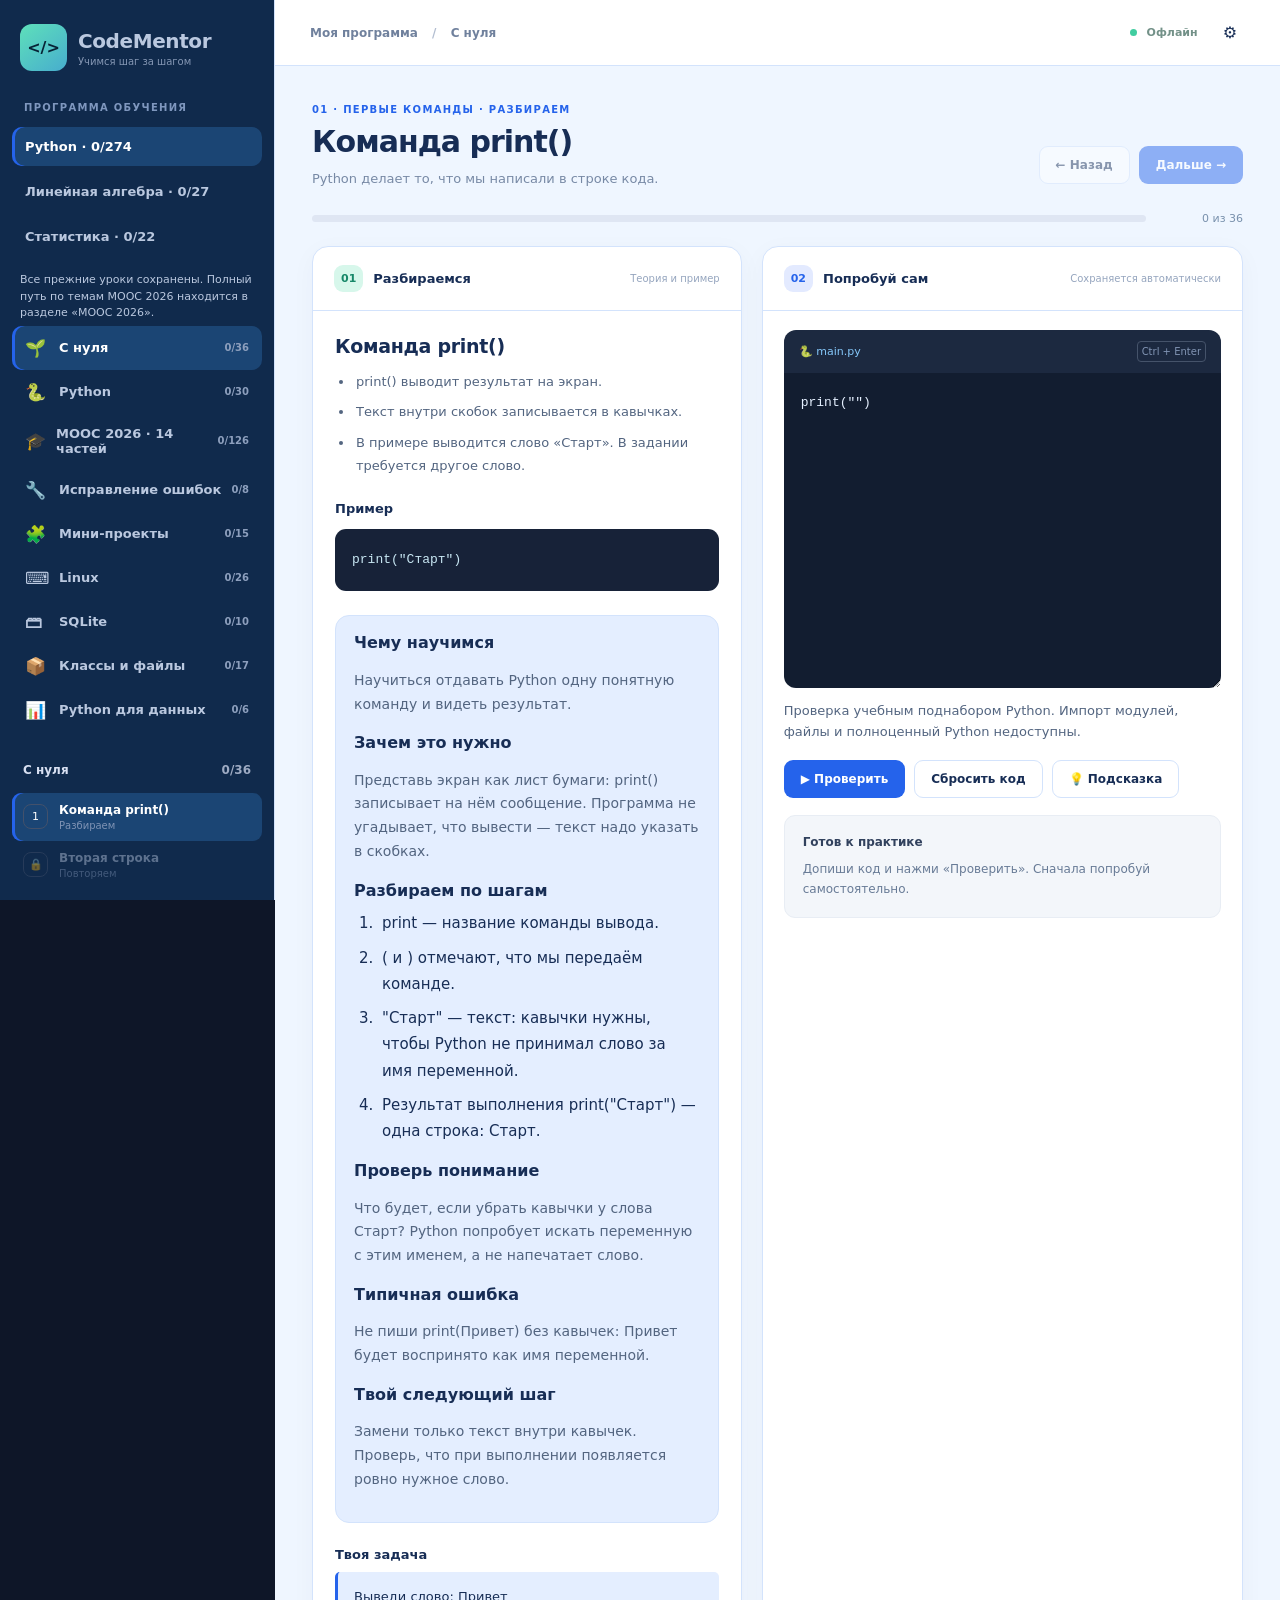
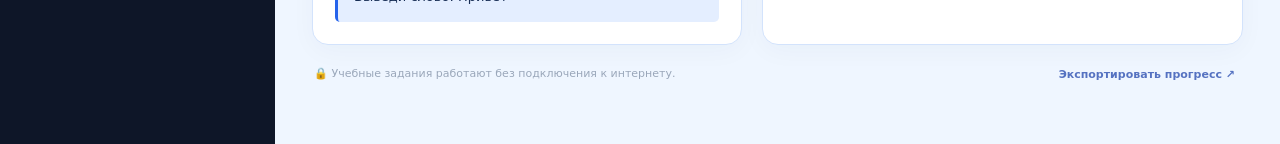
==== commit 692af3ed: "ui: allow light themes to use light native form controls" ====
--- a/www/index.html
+++ b/www/index.html
@@ -1,4 +1,4 @@
-<!doctype html><html lang="ru"><head><meta charset="utf-8"/><meta name="viewport" content="width=device-width,initial-scale=1,viewport-fit=cover,interactive-widget=resizes-content"/><meta name="theme-color" content="#101b32"/><meta name="color-scheme" content="dark"/><meta http-equiv="Content-Security-Policy" content="default-src 'self' data: blob:; connect-src 'none'; script-src 'self' 'unsafe-eval' blob:; worker-src 'self' blob:; style-src 'self' 'unsafe-inline'; img-src 'self' data: blob:; object-src 'none'; base-uri 'none'"/><title>CodeMentor · Образовательная платформа</title><link rel="manifest" href="manifest.webmanifest"><link rel="icon" href="icons/icon.svg" type="image/svg+xml"><link rel="stylesheet" href="style.css"/><link rel="stylesheet" href="themes.css"/></head>
+<!doctype html><html lang="ru"><head><meta charset="utf-8"/><meta name="viewport" content="width=device-width,initial-scale=1,viewport-fit=cover,interactive-widget=resizes-content"/><meta name="theme-color" content="#101b32"/><meta name="color-scheme" content="light dark"/><meta http-equiv="Content-Security-Policy" content="default-src 'self' data: blob:; connect-src 'none'; script-src 'self' 'unsafe-eval' blob:; worker-src 'self' blob:; style-src 'self' 'unsafe-inline'; img-src 'self' data: blob:; object-src 'none'; base-uri 'none'"/><title>CodeMentor · Образовательная платформа</title><link rel="manifest" href="manifest.webmanifest"><link rel="icon" href="icons/icon.svg" type="image/svg+xml"><link rel="stylesheet" href="style.css"/><link rel="stylesheet" href="themes.css"/></head>
 <body><div class="app">
  <aside class="sidebar" id="sidebar" aria-label="Учебная программа"><div class="brand"><div class="brandmark">&lt;/&gt;</div><div><strong>CodeMentor</strong><small>Учимся шаг за шагом</small></div><button id="closeNav" type="button" class="mobile-close iconbtn" aria-label="Закрыть меню">✕</button></div>
  <div class="side-section"><div class="small-label">ПРОГРАММА ОБУЧЕНИЯ</div><div id="courses" aria-label="Направления обучения"></div><div id="courseStatus" class="fine" aria-live="polite"></div><div id="tracks"></div></div>
@@ -9,7 +9,7 @@
  <main class="workspace"><div class="page-title"><div><div class="eyebrow" id="eyebrow">ОБУЧЕНИЕ · ПОШАГОВО</div><h1 id="lessonTitle">Урок</h1><p id="lessonIntro"></p></div><div class="top-actions"><button id="prevBtn" class="btn ghost">← Назад</button><button id="nextBtn" class="btn primary" disabled>Дальше →</button></div></div>
  <div class="progress-row"><div class="prog-line"><div id="progressFill"></div></div><span id="progressLabel"></span></div>
  <div class="panels"><section class="panel theory"><div class="panel-header"><div><span class="step-pill">01</span><strong>Разбираемся</strong></div><span class="muted">Теория и пример</span></div><div class="theory-scroll"><h2 id="theoryHeading"></h2><ul id="theoryLines"></ul><h3>Пример</h3><pre id="exampleCode"></pre><div id="learningDetails"></div><h3>Твоя задача</h3><div class="taskbox" id="taskText"></div><div id="sourceLink"></div></div></section>
- <section class="panel practice"><div class="panel-header"><div><span class="step-pill blue">02</span><strong>Попробуй сам</strong></div><span class="muted" id="saveStatus">Сохраняется автоматически</span></div><div class="practice-wrap"><div id="mathPractice" hidden></div><div class="editor-head"><span class="editor-file">🐍 <span id="fileLabel">main.py</span></span><span class="kbd">Ctrl + Enter</span></div><textarea id="editor" maxlength="12000" spellcheck="false" autocorrect="off" autocapitalize="off" autocomplete="off" aria-label="Редактор Python"></textarea><p id="checkStatus" class="check-status" aria-live="polite"></p><div class="toolbar"><button id="runBtn" class="btn primary">▶ Проверить</button><button id="resetBtn" class="btn subtle">Сбросить код</button><button id="hintBtn" class="btn subtle">💡 Подсказка</button></div><div class="result" id="result" aria-live="polite"><div class="result-title">Проверка решения</div><p>Напиши свой код и нажми «Проверить». При ошибке ты получишь объяснение.</p></div><div class="hints" id="hints" hidden></div></div></section></div>
+ <section class="panel practice"><div class="panel-header"><div><span class="step-pill blue">02</span><strong>Попробуй сам</strong></div><span class="muted" id="saveStatus">Сохраняется автоматически</span></div><div class="practice-wrap"><div id="mathPractice" hidden></div><div id="conceptPractice" hidden aria-live="polite"></div><div class="editor-head"><span class="editor-file">🐍 <span id="fileLabel">main.py</span></span><span class="kbd">Ctrl + Enter</span></div><textarea id="editor" maxlength="12000" spellcheck="false" autocorrect="off" autocapitalize="off" autocomplete="off" aria-label="Редактор Python"></textarea><p id="checkStatus" class="check-status" aria-live="polite"></p><div class="toolbar"><button id="runBtn" class="btn primary">▶ Проверить</button><button id="resetBtn" class="btn subtle">Сбросить код</button><button id="hintBtn" class="btn subtle">💡 Подсказка</button></div><div class="result" id="result" aria-live="polite"><div class="result-title">Проверка решения</div><p>Напиши свой код и нажми «Проверить». При ошибке ты получишь объяснение.</p></div><div class="hints" id="hints" hidden></div></div></section></div>
  <div class="footnotes"><span>🔒 Учебные задания работают без подключения к интернету.</span><button id="exportQuick" class="textbtn">Экспортировать прогресс ↗</button></div></main>
  </div></div>
  <dialog id="settingsDialog"><form method="dialog" class="modal"><div class="modal-top"><h2>Настройки и данные</h2><button class="iconbtn" id="closeSettings" aria-label="Закрыть настройки" value="cancel">✕</button></div><p>Прогресс сохраняется локально. Чтобы перенести его на другой телефон или ноутбук, экспортируй JSON и импортируй на другом устройстве.</p><fieldset class="theme-picker" id="themePicker"><legend>Цветовая тема приложения</legend></fieldset><div class="modal-buttons"><button type="button" id="exportBtn" class="btn primary">⬇ Экспорт прогресса</button><label class="btn subtle" for="importFile">⬆ Импорт JSON</label><input type="file" id="importFile" accept=".json,application/json" hidden></div><p class="fine">Поддерживаются резервные копии CodeMentor 1.0–1.6. Импорт объединяет данные и не удаляет ранее выполненные уроки. Перед импортом рекомендуется экспортировать текущий прогресс.</p><hr><button type="button" id="installPwa" class="btn subtle" hidden>Установить приложение</button><p class="fine" id="storageStatus"></p></form></dialog>
--- a/www/themes.css
+++ b/www/themes.css
@@ -41,3 +41,24 @@
 .theme-swatch{width:30px;height:30px;border-radius:50%;border:2px solid #ffffff88;box-shadow:0 0 0 1px #0002;background:var(--swatch)}
 .theme-choice:focus-visible{outline:3px solid var(--theme-accent)}
 @media(max-width:380px){.theme-grid{grid-template-columns:repeat(2,minmax(0,1fr))}}
+
+/* Independent conceptual exercises, readable on Android without trapping touch scroll. */
+#conceptPractice{margin:0 0 20px;padding:16px;background:var(--theme-soft);border:1px solid var(--theme-border);border-radius:14px;min-width:0}
+#conceptPractice h3{margin:0 0 12px;font-size:16px;line-height:1.4;color:var(--theme-ink)}
+.concept-question{font-size:15px;font-weight:700;line-height:1.6;color:var(--theme-ink)}
+.concept-choices{display:grid;gap:9px}
+.concept-choice{background:var(--theme-surface);color:var(--theme-ink);border:1px solid var(--theme-border);border-radius:10px;padding:13px;text-align:left;font-size:14px;min-height:48px;line-height:1.5;touch-action:manipulation;white-space:normal;overflow-wrap:anywhere}
+.concept-choice:hover,.concept-choice:focus-visible{border-color:var(--theme-accent);outline:2px solid var(--theme-accent);outline-offset:0}
+.concept-feedback{white-space:pre-line;font-size:14px;line-height:1.65;margin:12px 0 0;overflow-wrap:anywhere}
+.concept-feedback.incorrect{color:#9b3441}.concept-feedback.correct{color:#147e59}
+:root[data-theme=night] .concept-feedback.incorrect{color:#ffbec6}
+:root[data-theme=night] .concept-feedback.correct{color:#95efbf}
+.concept-success{font-weight:700;color:var(--theme-ink);line-height:1.6}
+
+/* Expand only the module the learner is studying; keep a usable short sidebar. */
+.lesson-module{border:1px solid #52668177;border-radius:9px;margin:6px 0;overflow:visible}
+.lesson-module>summary{display:flex;align-items:center;justify-content:space-between;gap:8px;min-height:48px;padding:10px 12px;font-size:12px;font-weight:750;color:var(--theme-sidebar-ink);cursor:pointer;line-height:1.5;touch-action:manipulation;overflow-wrap:anywhere}
+.lesson-module>summary::after{content:'▾';font-size:15px}
+.lesson-module[open]>summary::after{content:'▴'}
+.lesson-module>summary:focus-visible{outline:2px solid var(--theme-accent);outline-offset:2px}
+.lesson-module>.lesson-link{padding-left:12px;padding-right:9px}
